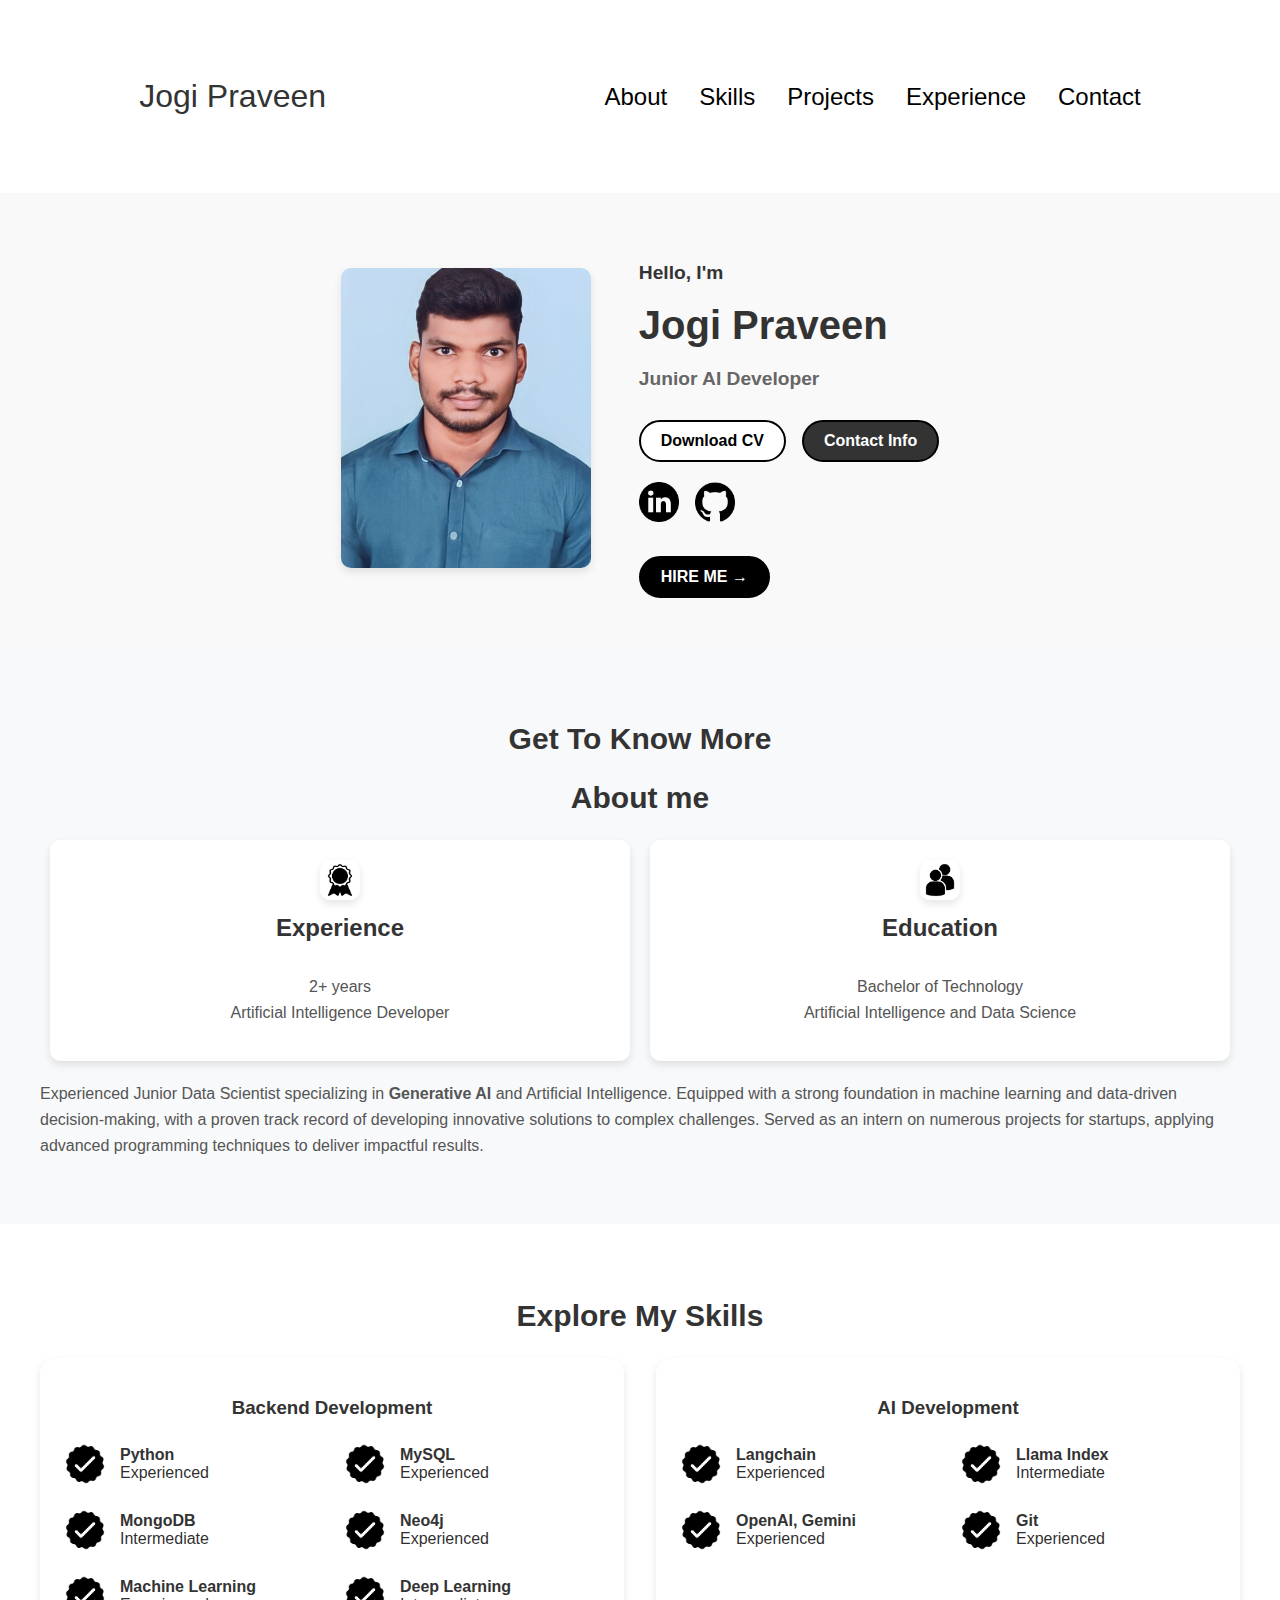
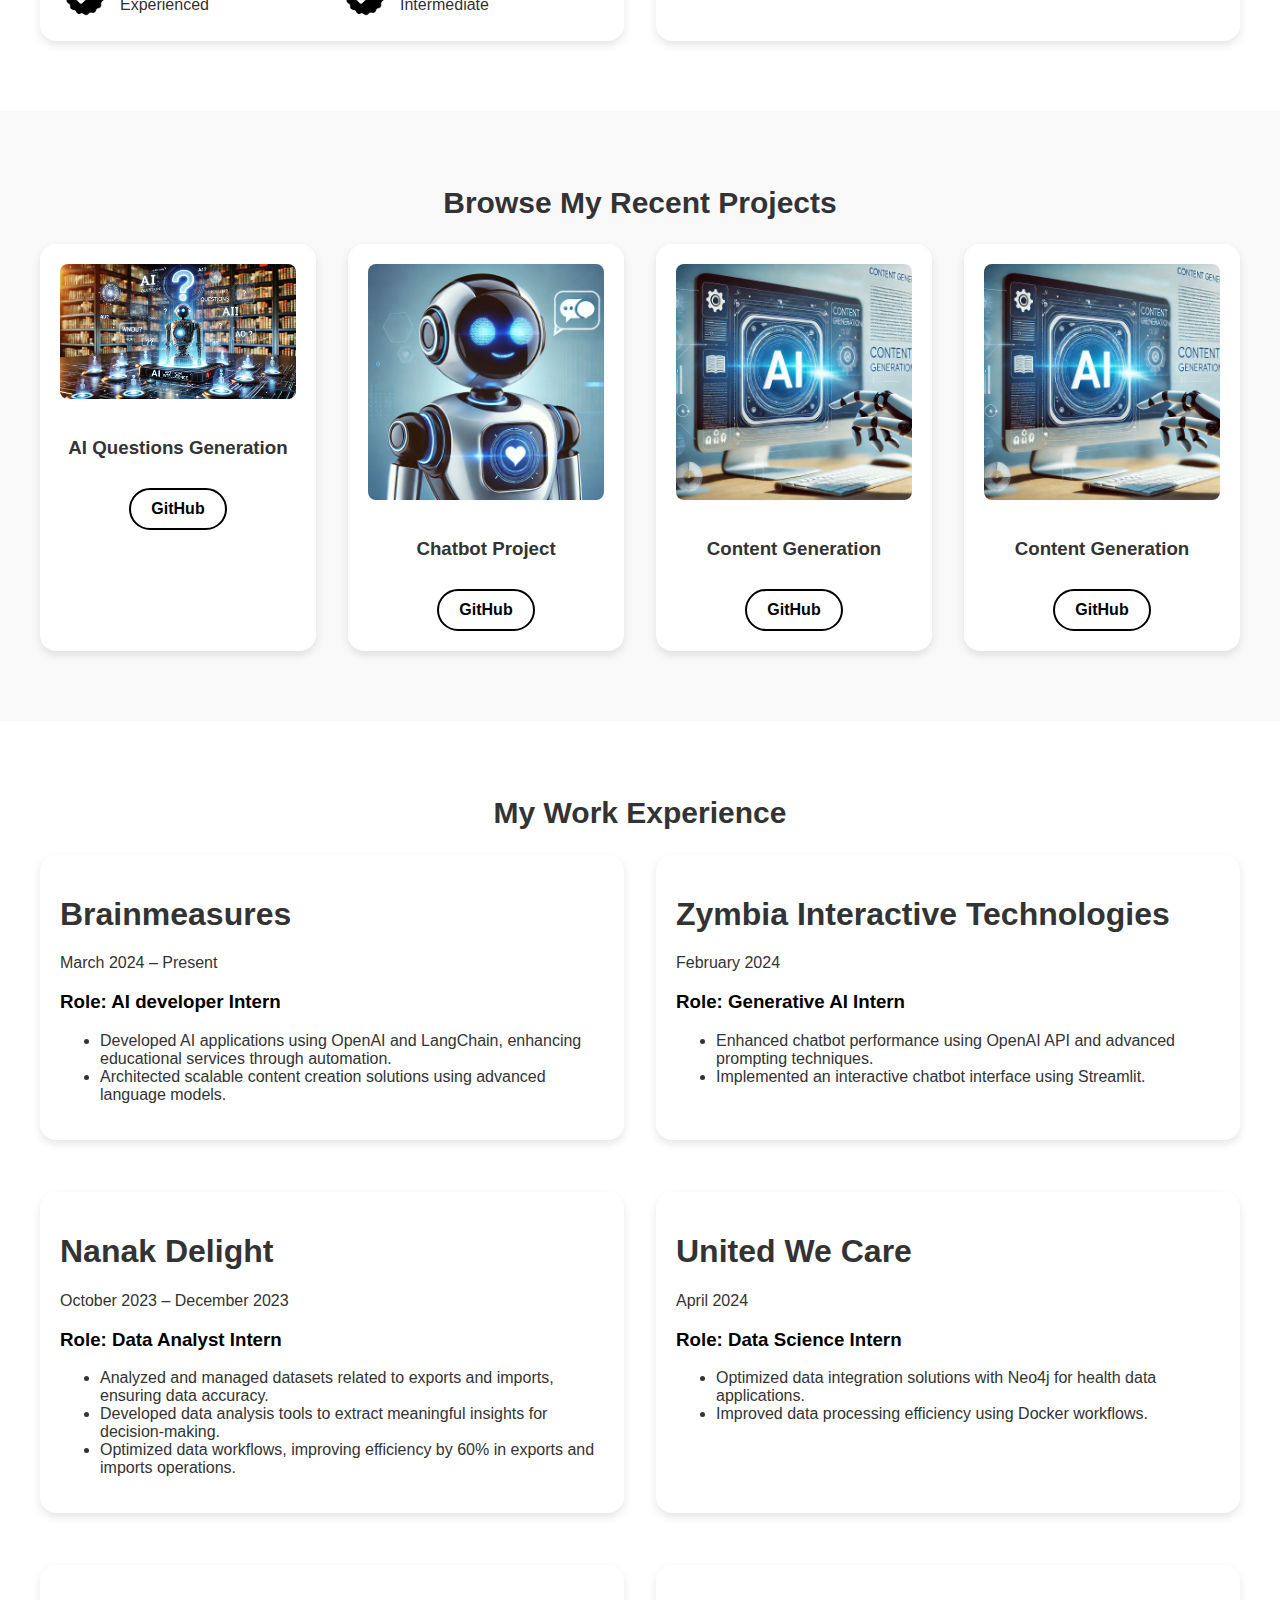
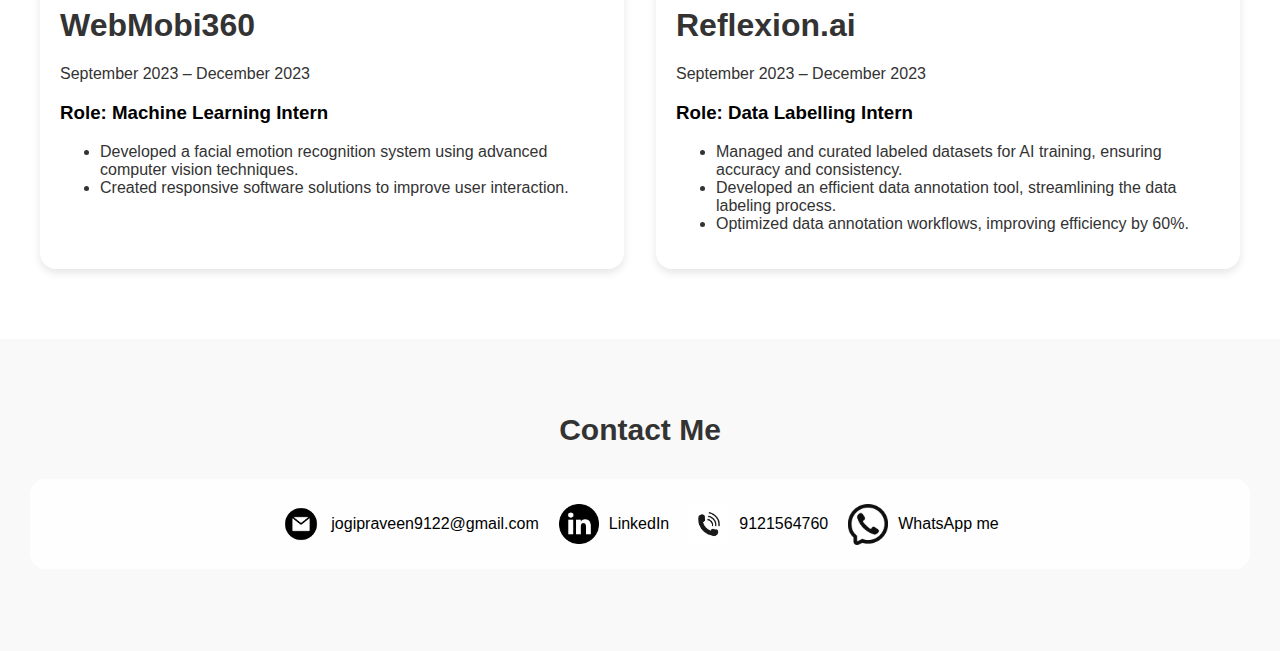
==== index.html @ a3167353 "Update index.html" ====
<!DOCTYPE html>
<html lang="en">
<head>
    <meta charset="UTF-8">
    <meta name="viewport" content="width=device-width, initial-scale=1.0">
    <title>Praveen's Portfolio</title>
    <style>
        /* GENERAL STYLES */
        body {
            font-family: "Poppins", sans-serif;
            margin: 0;
            padding: 0;
            overflow-x: hidden;
            color: #333;
            background-color: #f0f0f0;
        }

        html {
            scroll-behavior: smooth;
        }

        a {
            color: #333;
            text-decoration: none;
            transition: all 300ms ease;
        }

        a:hover {
            color: #555;
            text-decoration: underline;
        }

        .btn {
            display: inline-block;
            padding: 10px 20px;
            border-radius: 5px;
            background-color: #ffb300;
            color: #fff;
            text-align: center;
            margin-top: 10px;
            transition: background-color 300ms ease;
        }

        .btn.primary-btn {
            background-color: #333;
        }

        .btn:hover {
            background-color: #0d0d0d;
            color: #f0f0f0;
        }

        .icon, .contact-icon {
            max-width: 100%;
            height: auto;
            width: 40px;
        }

        /* PROFILE SECTION */
#profile {
    padding: 50px 20px;
    background-color: #f8f9fa;
    display: flex;
    justify-content: center;
    align-items: center;
}

.profile-container {
    max-width: 1200px;
    display: flex;
    gap: 3rem;
    align-items: center;
    flex-wrap: wrap;
}

.profile-image img {
    width: 300px;
    height: 400px;
    border-radius: 10px;
    object-fit: cover;
    box-shadow: 0 4px 8px rgba(0, 0, 0, 0.1);
}

.profile-text {
    text-align: left;
    flex: 1;
}

.profile-text p {
    font-weight: 600;
    font-size: 1.2rem;
}

.profile-text h1 {
    font-size: 2.5rem;
    font-weight: bold;
    margin: 10px 0;
}

.role {
    font-size: 1.75rem;
    color: #666;
    margin-bottom: 20px;
}

.profile-buttons {
    display: flex;
    gap: 1rem;
    margin-bottom: 20px;
}

.btn {
    padding: 10px 20px;
    border-radius: 50px;
    font-size: 1rem;
    font-weight: bold;
    text-align: center;
    transition: all 0.3s ease;
    border: 2px solid #000;
    background-color: #fff;
    color: #000;
    text-decoration: none;
}

.btn.primary-btn {
    background-color: #333;
    color: #fff;
}

.social-icons {
    display: flex;
    gap: 1rem;
    margin-bottom: 20px;
}

.social-icons img {
    width: 40px;
    height: 40px;
}

.hire-me {
    margin-top: 20px;
}

.hire-me-btn {
    padding: 10px 20px;
    border: 2px solid #000;
    background-color: #000;
    color: #fff;
    border-radius: 50px;
    font-size: 1rem;
    font-weight: bold;
    text-align: center;
    text-decoration: none;
    transition: all 0.3s ease;
}

.hire-me-btn:hover {
    background-color: #444;
}

/* Responsive Design */
@media (max-width: 768px) {
    .profile-container {
        flex-direction: column;
        align-items: center;
        text-align: center;
    }

    .profile-image img {
        width: 250px;
        height: 350px;
        margin-bottom: 20px;
    }

    .profile-text {
        text-align: center;
    }

    .profile-buttons {
        justify-content: center;
    }

    .social-icons {
        justify-content: center;
    }
}

        /* NAVIGATION STYLES */
        nav {
            display: flex;
            justify-content: space-between;
            align-items: center;
            padding: 20px;
            background-color: #ffffff;
            box-shadow: 0 2px 4px rgba(0, 0, 0, 0.1);
        }

        .nav-links {
            display: flex;
            gap: 1.5rem;
            list-style: none;
        }

        .nav-links a {
            font-size: 1.5rem;
            font-weight: 500;
        }
        .nav-links a hover {
            color:chocolate;
        }
        /* PROFILE SECTION */
        #profile {
            display: flex;
            justify-content: center;
            align-items: center;
            gap: 3rem;
            padding: 50px 20px;
            background-color: #f9f9f9;
            flex-wrap: wrap;
            text-align: center;
        }

        .profile-text {
            max-width: 600px;
            text-align: left;
        }
/* ABOUT SECTION */
#about {
    padding: 50px 20px;
    background-color: #f8f9fa;
    text-align: center;
}

.about-container {
    max-width: 1200px;
    margin: 0 auto;
    display: flex;
    justify-content: space-around;
    align-items: center;
    gap: 2rem;
    flex-wrap: wrap;
}

.profile-image img {
    border-radius: 10px;
    width: 250px;
    height: 300px;
    object-fit: cover;
    box-shadow: 0 4px 8px rgba(0, 0, 0, 0.1);
}

.profile-details {
    flex: 1;
    text-align: left;
}

.profile-details h3 {
    font-size: 2rem;
    color: #333;
    margin-bottom: 20px;
}

.experience-education {
    display: flex;
    justify-content: space-between;
    margin-bottom: 20px;
}

.experience, .education {
    flex: 1;
    padding: 20px;
    background: white;
    border-radius: 10px;
    box-shadow: 0 4px 8px rgba(0, 0, 0, 0.1);
    text-align: center;
    margin: 0 10px;
}

.experience h4, .education h4 {
    font-size: 1.5rem;
    color: #333;
    margin-top: 10px;
}

.experience p, .education p {
    margin-top: 10px;
    color: #666;
    font-size: 1rem;
}

.experience img, .education img {
    width: 40px;
    height: 40px;
}

.profile-details p {
    line-height: 1.6;
    color: #555;
}

/* Responsive Design */
@media (max-width: 768px) {
    .about-container {
        flex-direction: column;
    }

    .profile-image img {
        width: 200px;
        height: 250px;
        margin-bottom: 20px;
    }

    .experience, .education {
        margin: 10px 0;
    }
}


        /* SKILLS SECTION */
#skills {
    padding: 50px 20px;
    background-color: #ffffff;
    text-align: center;
}

.skills-container {
    max-width: 1200px;
    display: flex;
    justify-content: space-around;
    gap: 2rem;
    margin: 0 auto;
    flex-wrap: wrap;
}

.skills-item {
    flex: 1 1 45%;
    padding: 20px;
    background: white;
    border-radius: 1rem;
    box-shadow: 0 4px 8px rgba(0, 0, 0, 0.1);
    margin-bottom: 20px;
    text-align: left;
}

.skills-item h3 {
    text-align: center;
    margin-bottom: 20px;
}

.skills-grid {
    display: grid;
    grid-template-columns: repeat(2, 1fr); /* Two columns */
    gap: 1rem;
}

.skill {
    display: flex;
    align-items: center;
    gap: 10px;
}

.skill-icon {
    width: 30px;
    height: 30px;
}

.skill strong {
    font-weight: bold;
    color: #333;
}

.skill span {
    color: #111111e6;
}

.skill-icon {
    width: 50px; /* Adjust the width as needed */
    height: 50px; /* Adjust the height as needed */
}

/* Responsive Design for Smaller Screens */
@media (max-width: 768px) {
    .skills-item {
        flex: 1 1 100%;
    }

    .skill-icon {
        width: 25px;
        height: 25px;
    }
}


        .skills-item {
            flex: 1 1 45%;
            padding: 20px;
            background: white;
            border-radius: 1rem;
            box-shadow: 0 4px 8px rgba(0, 0, 0, 0.1);
            margin-bottom: 20px;
        }
        

/* PROJECTS SECTION */
#projects {
    padding: 50px 20px;
    background-color: #f9f9f9;
    text-align: center;
}

.projects-container {
    display: grid;
    grid-template-columns: repeat(4, 1fr); /* Four columns in a row */
    gap: 2rem;
    max-width: 1200px;
    margin: 0 auto;
}

.project-item {
    background: white;
    border-radius: 1rem;
    box-shadow: 0 4px 8px rgba(0, 0, 0, 0.1);
    padding: 20px;
    margin-bottom: 20px;
}

.project-item img {
    max-width: 100%;
    height: auto;
    width: 100%;
    border-radius: 0.5rem;
    margin-bottom: 15px;
}

/* Responsive Design for Smaller Screens */
@media (max-width: 1200px) {
    .projects-container {
        grid-template-columns: repeat(3, 1fr); /* Three columns in a row */
    }
}

@media (max-width: 768px) {
    .projects-container {
        grid-template-columns: repeat(2, 1fr); /* Two columns in a row */
    }
}

@media (max-width: 480px) {
    .projects-container {
        grid-template-columns: 1fr; /* One column in a row */
    }
}



        /* EXPERIENCE SECTION */
        #experience {
            padding: 50px 20px;
            background-color: #ffffff;
            text-align: center;
        }

        .experience-container {
            max-width: 1200px;
            display: flex;
            gap: 2rem;
            margin: 0 auto;
            flex-wrap: wrap;
            position: relative;
        }

        .experience-item {
            flex: 1 1 45%;
            padding: 20px;
            background: white;
            border-radius: 1rem;
            box-shadow: 0 4px 8px rgba(0, 0, 0, 0.1);
            margin-bottom: 20px;
            text-align: left;
        }

        /* CONTACT SECTION */
        #contact {
            padding: 50px 20px;
            background-color: #f9f9f9;
            text-align: center;
        }

        .contact-info-upper-container {
            display: flex;
            justify-content: center;
            flex-wrap: wrap;
            border-radius: 1rem;
            background: #fefefe;
            margin: 2rem auto;
            padding: 10px;
            max-width: 1200px;
        }

        .contact-info-container {
            display: flex;
            align-items: center;
            justify-content: center;
            gap: 10px;
            margin: 10px;
        }
 

        /* MEDIA QUERIES */
        @media (max-width: 768px) {
            .profile-img {
                max-width: 200px;
            }

            .profile-text {
                text-align: center;
                max-width: 100%;
            }

            .nav-links {
                flex-direction: column;
                gap: 1rem;
            }

            .skills-item, .experience-item, .project-item {
                flex: 1 1 100%;
            }
        }

        @media (max-width: 480px) {
            .profile-text h1 {
                font-size: 2rem;
            }

            
        }
    </style>
</head>
<body>

<!-- Navigation -->
<!-- Navigation -->

<nav>
    <div class="logo">Jogi Praveen</div>
    <ul class="nav-links">
        <li><a href="#about">About</a></li>
        <li><a href="#skills">Skills</a></li>
        <li><a href="#projects">Projects</a></li>
        <li><a href="#experience">Experience</a></li>
        <li><a href="#contact">Contact</a></li>
    </ul>

    <!-- Hamburger Menu for Mobile -->
    <div id="hamburger-nav" class="hamburger-menu">
        <div class="hamburger-icon" onclick="toggleMenu()">
            <span></span>
            <span></span>
            <span></span>
        </div>
        <ul class="menu-links">
            <li><a href="#about">About</a></li>
            <li><a href="#skills">Skills</a></li>
            <li><a href="#projects">Projects</a></li>
            <li><a href="#experience">Experience</a></li>
            <li><a href="#contact">Contact</a></li>
        </ul>
    </div>
</nav>

<script>
    function toggleMenu() {
        const hamburgerIcon = document.querySelector('.hamburger-icon');
        const menuLinks = document.querySelector('.menu-links');

        hamburgerIcon.classList.toggle('open');
        menuLinks.classList.toggle('open');
    }

</script>
<style>
    /* NAVIGATION */
    nav,
    .nav-links {
        display: flex;
    }

    nav {
        justify-content: space-around;
        align-items: center;
        height: 17vh;
    }

    .nav-links {
        gap: 2rem;
        list-style: none;
        font-size: 1.5rem;
    }

    a {
        color: black;
        text-decoration: none;
    }

    a:hover {
        color: grey;
        text-decoration: underline;
        text-underline-offset: 1rem;
        text-decoration-color: rgb(181, 181, 181);
    }

    .logo {
        font-size: 2rem;
    }

    .logo:hover {
        cursor: default;
    }

    /* HAMBURGER MENU */
    #hamburger-nav {
        display: none;
    }

    .hamburger-menu {
        position: relative;
    }

    .hamburger-icon {
        display: flex;
        flex-direction: column;
        justify-content: space-between;
        height: 24px;
        width: 30px;
        cursor: pointer;
    }

    .hamburger-icon span {
        width: 100%;
        height: 2px;
        background-color: black;
        transition: all 0.3s ease-in-out;
    }

    .menu-links {
        position: absolute;
        top: 100%;
        right: 0;
        background-color: white;
        width: fit-content;
        max-height: 0;
        overflow: hidden;
        transition: all 0.3s ease-in-out;
    }

    .menu-links a {
        display: block;
        padding: 10px;
        text-align: center;
        font-size: 1.5rem;
        color: black;
    }

    .menu-links li {
        list-style: none;
    }

    .menu-links.open {
        max-height: 300px;
    }

    .hamburger-icon.open span:first-child {
        transform: rotate(45deg) translate(10px, 5px);
    }

    .hamburger-icon.open span:nth-child(2) {
        opacity: 0;
    }

    .hamburger-icon.open span:last-child {
        transform: rotate(-45deg) translate(10px, -5px);
    }

    /* Media Query to Hide the Normal Nav Links on Mobile */
    @media (max-width: 768px) {
        .nav-links {
            display: none;
        }

        #hamburger-nav {
            display: block;
        }
    }
</style>




<!-- Profile Section -->
<section id="profile">
    <div class="profile-container">
        <div class="profile-image">
            <img src="assets/photo.jpg" alt="Jogi Praveen">
        </div>
        <div class="profile-text">
            <p>Hello, I'm</p>
            <h1>Jogi Praveen</h1>
            <p class="role">Junior AI Developer</p>
            <div class="profile-buttons">
                <a href="https://drive.google.com/file/d/1GfFOKHGhuIZmpVRo7eOZeLo5-m1mHiso/view?usp=drive_link" class="btn">Download CV</a>
                <a href="#contact" class="btn primary-btn">Contact Info</a>
            </div>
            <div class="social-icons">
                <a href="https://linkedin.com/in/jogi-praveen-8a23b2238/"><img src="assets/linkedin.png" alt="LinkedIn"></a>
                <a href="https://github.com/praveen9131"><img src="assets/github.png" alt="GitHub"></a>
            </div>
            <div class="hire-me">
                <a href="#contact" class="btn hire-me-btn">HIRE ME &rarr;</a>
            </div>
        </div>
    </div>
</section>


    <!-- About Me Section -->
<section id="about">
    <h2 style="font-size: 30px;">Get To Know More</h2>
    <h2 style="font-size: 30px;">About me</h2>
    <div class="about-container">
        <!-- Profile Image -->
        <div class="profile-image">
            <!--<img src="assets/photo.jpg" alt="Jogi Praveen">
        </div>

        <!-- Profile Details -->
        <div class="profile-details">
            
            <div class="experience-education">
                <div class="experience">
                    <img src="assets/experience.png" alt="Experience Icon" class="icon">
                    <h4>Experience</h4>
                    <p>2+ years<br />Artificial Intelligence Developer</p>
                </div>
                <div class="education">
                    <img src="assets/education.png" alt="Education Icon" class="icon">
                    <h4>Education</h4>
                    <p>Bachelor of Technology<br />Artificial Intelligence and Data Science</p>
                </div>
            </div>
            <p>  Experienced Junior Data Scientist specializing in <strong>Generative AI</strong> and Artificial Intelligence. Equipped with a strong foundation in machine learning and data-driven decision-making, with a proven track record of developing innovative solutions to complex challenges. Served as an intern on numerous projects for startups, applying advanced programming techniques to deliver impactful results.</p>
        </div>
    </div>
</section>

   <!-- Skills Section -->
<section id="skills">
    <h2 style="font-size: 30px;">Explore My Skills</h2>
    <div class="skills-container">
        <div class="skills-item">
            <h3>Backend Development</h3>
            <div class="skills-grid">
                <div class="skill">
                    <img src="assets/checkmark.png" alt="Skill Icon" class="skill-icon">
                    <div>
                        <strong>Python</strong><br /><span>Experienced</span>
                    </div>
                </div>
                <div class="skill">
                    <img src="assets/checkmark.png" alt="Skill Icon" class="skill-icon">
                    <div>
                        <strong>MySQL</strong><br /><span>Experienced</span>
                    </div>
                </div>
                <div class="skill">
                    <img src="assets/checkmark.png" alt="Skill Icon" class="skill-icon">
                    <div>
                        <strong>MongoDB</strong><br /><span>Intermediate</span>
                    </div>
                </div>
                <div class="skill">
                    <img src="assets/checkmark.png" alt="Skill Icon" class="skill-icon">
                    <div>
                        <strong>Neo4j</strong><br /><span>Experienced</span>
                    </div>
                </div>
                <div class="skill">
                    <img src="assets/checkmark.png" alt="Skill Icon" class="skill-icon">
                    <div>
                        <strong>Machine Learning</strong><br /><span>Experienced</span>
                    </div>
                </div>
                <div class="skill">
                    <img src="assets/checkmark.png" alt="Skill Icon" class="skill-icon">
                    <div>
                        <strong>Deep Learning</strong><br /><span>Intermediate</span>
                    </div>
                </div>
            </div>
        </div>

        <div class="skills-item">
            <h3>AI Development</h3>
            <div class="skills-grid">
                <div class="skill">
                    <img src="assets/checkmark.png" alt="Skill Icon" class="skill-icon">
                    <div>
                        <strong>Langchain</strong><br /><span>Experienced</span>
                    </div>
                </div>
                <div class="skill">
                    <img src="assets/checkmark.png" alt="Skill Icon" class="skill-icon">
                    <div>
                        <strong>Llama Index</strong><br /><span>Intermediate</span>
                    </div>
                </div>
                <div class="skill">
                    <img src="assets/checkmark.png" alt="Skill Icon" class="skill-icon">
                    <div>
                        <strong>OpenAI, Gemini</strong><br /><span>Experienced</span>
                    </div>
                </div>
                <div class="skill">
                    <img src="assets/checkmark.png" alt="Skill Icon" class="skill-icon">
                    <div>
                        <strong>Git</strong><br /><span>Experienced</span>
                    </div>
                </div>
            </div>
        </div>
    </div>
</section>
    <!-- Projects Section -->
    <section id="projects">
        <h2 style="font-size: 30px;">Browse My Recent Projects</h2>
        <div class="projects-container">
            <div class="project-item">
                <img src="assets/questions.webp" alt="AI Questions Generation">
                <h3>AI Questions Generation</h3>
                <a href="https://github.com/Praveen9131/AI_Questions_generation" class="btn">GitHub</a>
            </div>
            <div class="project-item">
                <img src="assets/chatbot.webp" alt="Chatbot Project">
                <h3>Chatbot Project</h3>
                <a href="https://github.com/Praveen9131/chatbot_02" class="btn">GitHub</a>
            </div>
            <div class="project-item">
                <img src="assets/content.webp" alt="Content Generation">
                <h3>Content Generation</h3>
                <a href="https://github.com/Praveen9131/online_course_content_generation" class="btn">GitHub</a>
            </div>
            <div class="project-item">
                <img src="assets/content.webp" alt="Content Generation">
                <h3>Content Generation</h3>
                <a href="#" class="btn">GitHub</a>
            </div>
        </div>
    </section>
    <!-- Experience Section -->
    <section id="experience">
        <h2 style="font-size: 30px;">My Work Experience</h2>
        <div class="experience-container">
            <div class="experience-item">
                <h1>Brainmeasures</h1>
                <p>March 2024 – Present</p>
                <h3 style="color: #000;"><strong>Role:</strong> AI developer Intern</h3>                <ul>
                    <li>Developed AI applications using OpenAI and LangChain, enhancing educational services through automation.</li>
                    <li>Architected scalable content creation solutions using advanced language models.</li>
                </ul>
            </div>
            <div class="experience-item">
                <h1>Zymbia Interactive Technologies</h1>
                <p>February 2024</p>
                <h3 style="color: #000;"><strong>Role:</strong> Generative AI Intern</h3>
                <ul>
                    <li>Enhanced chatbot performance using OpenAI API and advanced prompting techniques.</li>
                    <li>Implemented an interactive chatbot interface using Streamlit.</li>
                </ul>
            </div>
            <div class="experience-item">
                <h1>Nanak Delight</h1>
                <p>October 2023 – December 2023</p>
                <h3 style="color: #000;"><strong>Role:</strong> Data Analyst Intern</h3>
                <ul>
                    <li>Analyzed and managed datasets related to exports and imports, ensuring data accuracy.</li>
                    <li>Developed data analysis tools to extract meaningful insights for decision-making.</li>
                    <li>Optimized data workflows, improving efficiency by 60% in exports and imports operations.</li>
                </ul>
            </div>
            <div class="experience-item">
                <h1>United We Care</h1>
                <p>April 2024</p>
                <h3 style="color: #000;"><strong>Role:</strong> Data Science Intern</h3>
                <ul>
                    <li>Optimized data integration solutions with Neo4j for health data applications.</li>
                    <li>Improved data processing efficiency using Docker workflows.</li>
                </ul>
            </div>
            <div class="experience-item">
                <h1>WebMobi360</h1>
                <p>September 2023 – December 2023</p>
                <h3 style="color: #000;"><strong>Role:</strong> Machine Learning Intern</h3>
                <ul>
                    <li>Developed a facial emotion recognition system using advanced computer vision techniques.</li>
                    <li>Created responsive software solutions to improve user interaction.</li>
                </ul>
            </div>
            <div class="experience-item">
                <h1>Reflexion.ai</h1>
                <p>September 2023 – December 2023</p>
                <h3 style="color: #000;"><strong>Role:</strong> Data Labelling Intern</h3>
                <ul>
                    <li>Managed and curated labeled datasets for AI training, ensuring accuracy and consistency.</li>
                    <li>Developed an efficient data annotation tool, streamlining the data labeling process.</li>
                    <li>Optimized data annotation workflows, improving efficiency by 60%.</li>
                </ul>
            </div>
        </div>
    </section>

    <!-- Contact Section -->
    <section id="contact">
        <h2 style="font-size: 30px;">Contact Me</h2>
        <div class="contact-info-upper-container">
            <div class="contact-info-container">
                <img src="assets/email.png" alt="Email" class="contact-icon">
                <p><a href="mailto:jogipraveen9122@gmail.com">jogipraveen9122@gmail.com</a></p>
            </div>
            <div class="contact-info-container">
                <img src="assets/linkedin.png" alt="LinkedIn" class="contact-icon">
                <p><a href="https://www.linkedin.com/in/jogi-praveen-8a23b2238/">LinkedIn</a></p>
            </div>
            <div class="contact-info-container">
                <img src="assets/dail_logo.jpg" alt="Phone" class="contact-icon">
                <p><a href="tel:+919121564760">9121564760</a></p>
            </div>
            <div class="contact-info-container">
                <img src="assets/whatsapp.png" alt="WhatsApp" class="contact-icon">
                <p><a href="https://wa.me/919121564760">WhatsApp me</a></p>
            </div>
        </div>
    </section>

 <!-- Floating Chat Icon Section -->
<!-- Floating Chat Icon Section -->
<!-- Floating Chat Icon Section -->
<!-- Floating Chat Icon Section -->
<!-- <!-- Floating Chat Icon Section -->
<!--<section>
    <div id="chat-icon" onclick="toggleChatWindow()">
        <div class="chat-icon-container">
            <span id="chat-text">Chat with Me</span>
            <img src="assets/chat.png" alt="Chat Icon" id="chat-image">
        </div>
    </div>

    <div id="chat-window">
        <div id="chat-header">
            <span>Chat with Us!</span>
            <button onclick="toggleChatWindow()">✖</button>
        </div>
        <iframe src="https://resume-chatbot-fcq0.onrender.com/" frameborder="0" id="chat-iframe"></iframe>
    </div>
</section>

<style>
    /* Chat Icon Container */
    .chat-icon-container {
        position: relative;
        display: inline-block;
        text-align: center;
    }

    /* Floating Chat Icon */
    #chat-icon {
        position: fixed;
        bottom: 20px;
        right: 20px;
        width: 80px;
        height: 80px;
        background-color: transparent;
        border-radius: 50%;
        display: flex;
        justify-content: center;
        align-items: center;
        cursor: pointer;
        z-index: 1000;
        text-align: center;
    }

    #chat-image {
        width: 60px; /* Adjust size */
        height: 60px; /* Adjust size */
        background-color: transparent; /* Remove background color */
        border-radius: 50%;
    }

    #chat-text {
        position: absolute;
        bottom: 100%; /* Position above the image */
        left: 50%;
        transform: translate(-50%, 0);
        color: #333;
        font-size: 14px;
        font-weight: bold;
        background: linear-gradient(to right, #c46009, #1e1204, #240a96, #baffc9, #076ab7);
        -webkit-background-clip: text;
        color: transparent;
        animation: textBlink 1.5s infinite;
    }

    @keyframes textBlink {
        0%, 100% { opacity: 1; }
        50% { opacity: 0.5; }
    }

    /* Hide text on mobile */
    @media screen and (max-width: 767px) {
        #chat-text {
            display: none;
        }
    }

    /* Chat Window */
    #chat-window {
        position: fixed;
        bottom: 0;
        right: 0;
        width: 350px;
        height: 600px;
        background-color: #fff;
        border-radius: 10px;
        box-shadow: 0 4px 8px rgba(0, 0, 0, 0.2);
        display: none;
        flex-direction: column;
        z-index: 1001;
    }

    /* Fullscreen on mobile */
    @media screen and (max-width: 767px) {
        #chat-window {
            width: 100%;
            height: 100%;
            border-radius: 0;
        }

        #chat-header {
            border-radius: 0;
        }
    }

    #chat-header {
        background-color: #007bff;
        color: #fff;
        padding: 10px;
        display: flex;
        justify-content: space-between;
        text-align: center;
    }

    #chat-header button {
        background: none;
        border: none;
        color: #fff;
        font-size: 16px;
        cursor: pointer;
    }

    #chat-window iframe {
        width: 100%;
        height: calc(100% - 40px);
        border: none;
    }
</style>

<script>
    function toggleChatWindow() {
        var chatWindow = document.getElementById('chat-window');
        if (chatWindow.style.display === 'none' || chatWindow.style.display === '') {
            chatWindow.style.display = 'flex';
            scrollToBottom(); // Ensure scroll is at the bottom when the chat window is opened
        } else {
            chatWindow.style.display = 'none';
        }
    }

    function scrollToBottom() {
        var iframe = document.querySelector('#chat-window iframe');
        if (iframe) {
            var contentWindow = iframe.contentWindow;
            if (contentWindow) {
                var chatContent = contentWindow.document.body;
                chatContent.scrollTop = chatContent.scrollHeight; // Scroll to the bottom
            }
        }
    }

    document.getElementById('chat-iframe').addEventListener('load', function () {
        scrollToBottom(); // Scroll to the bottom when the iframe loads
    });
</script>

</body>
</html>
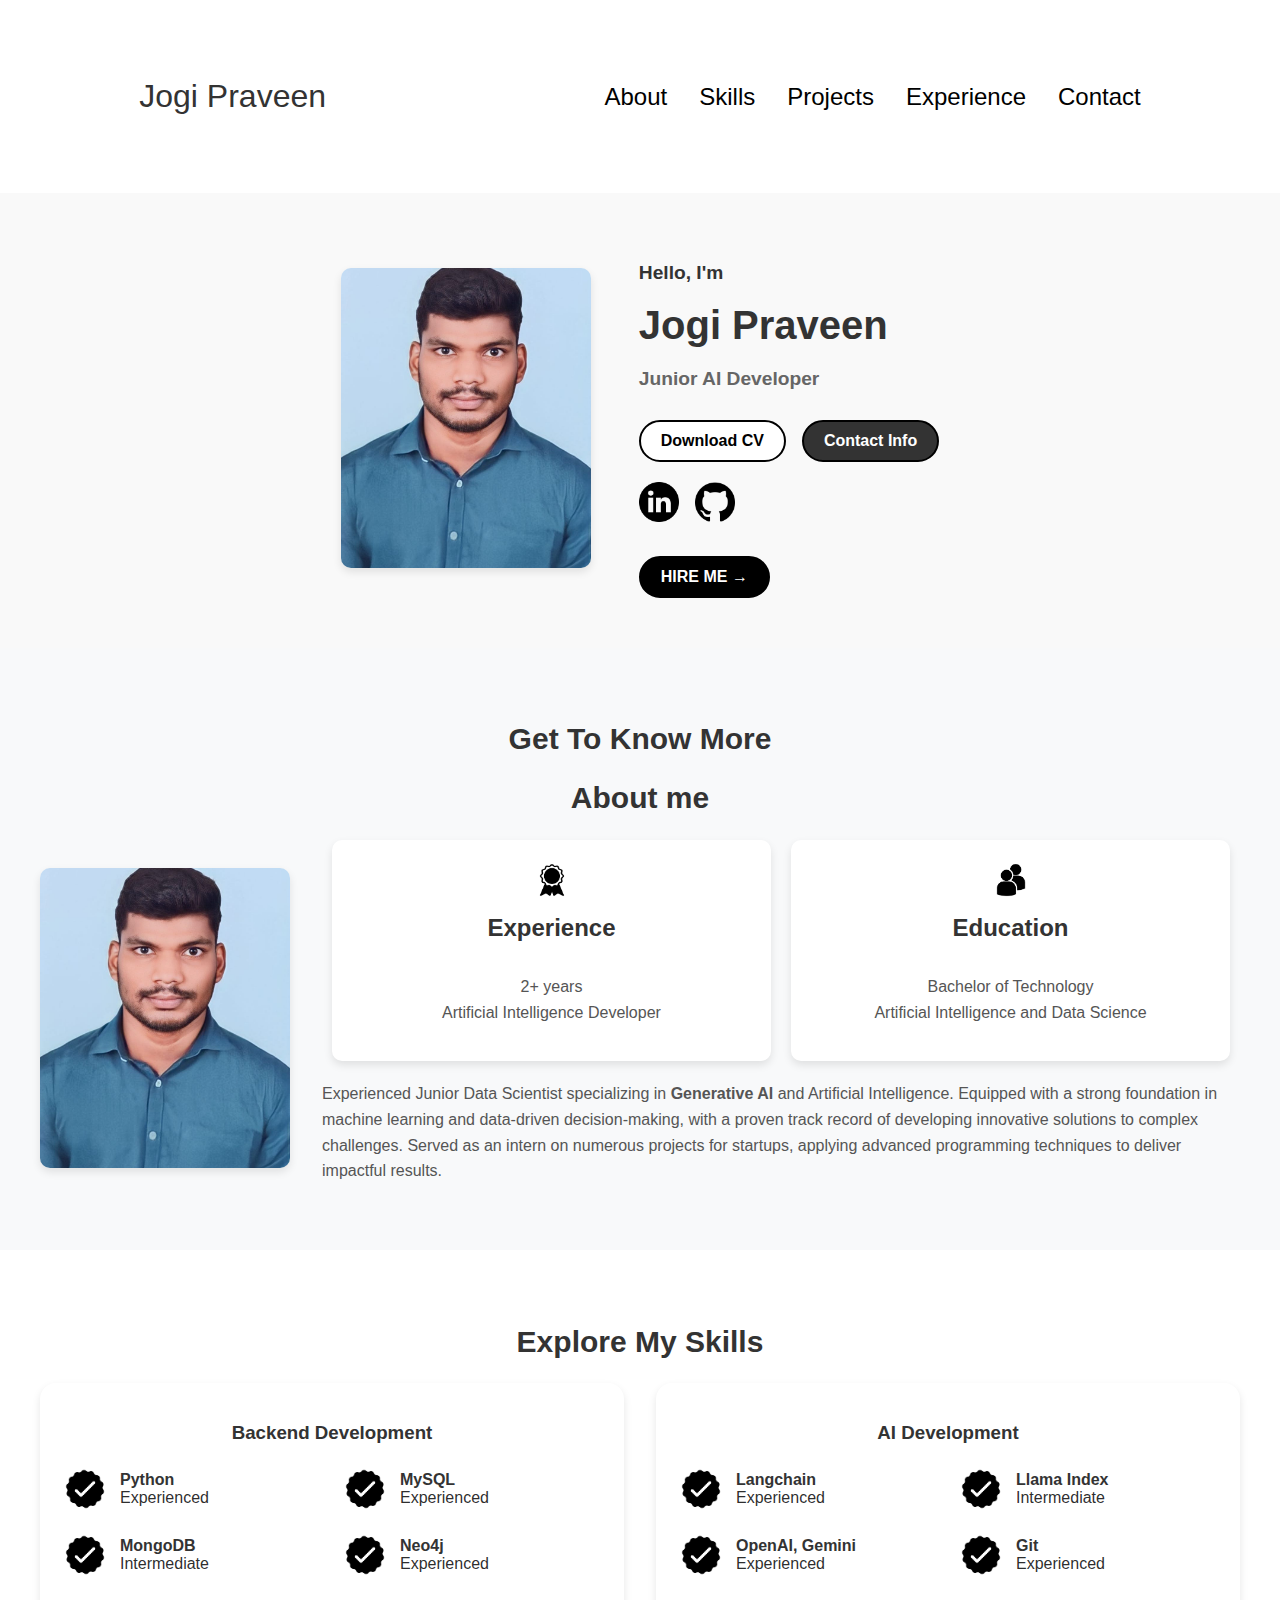
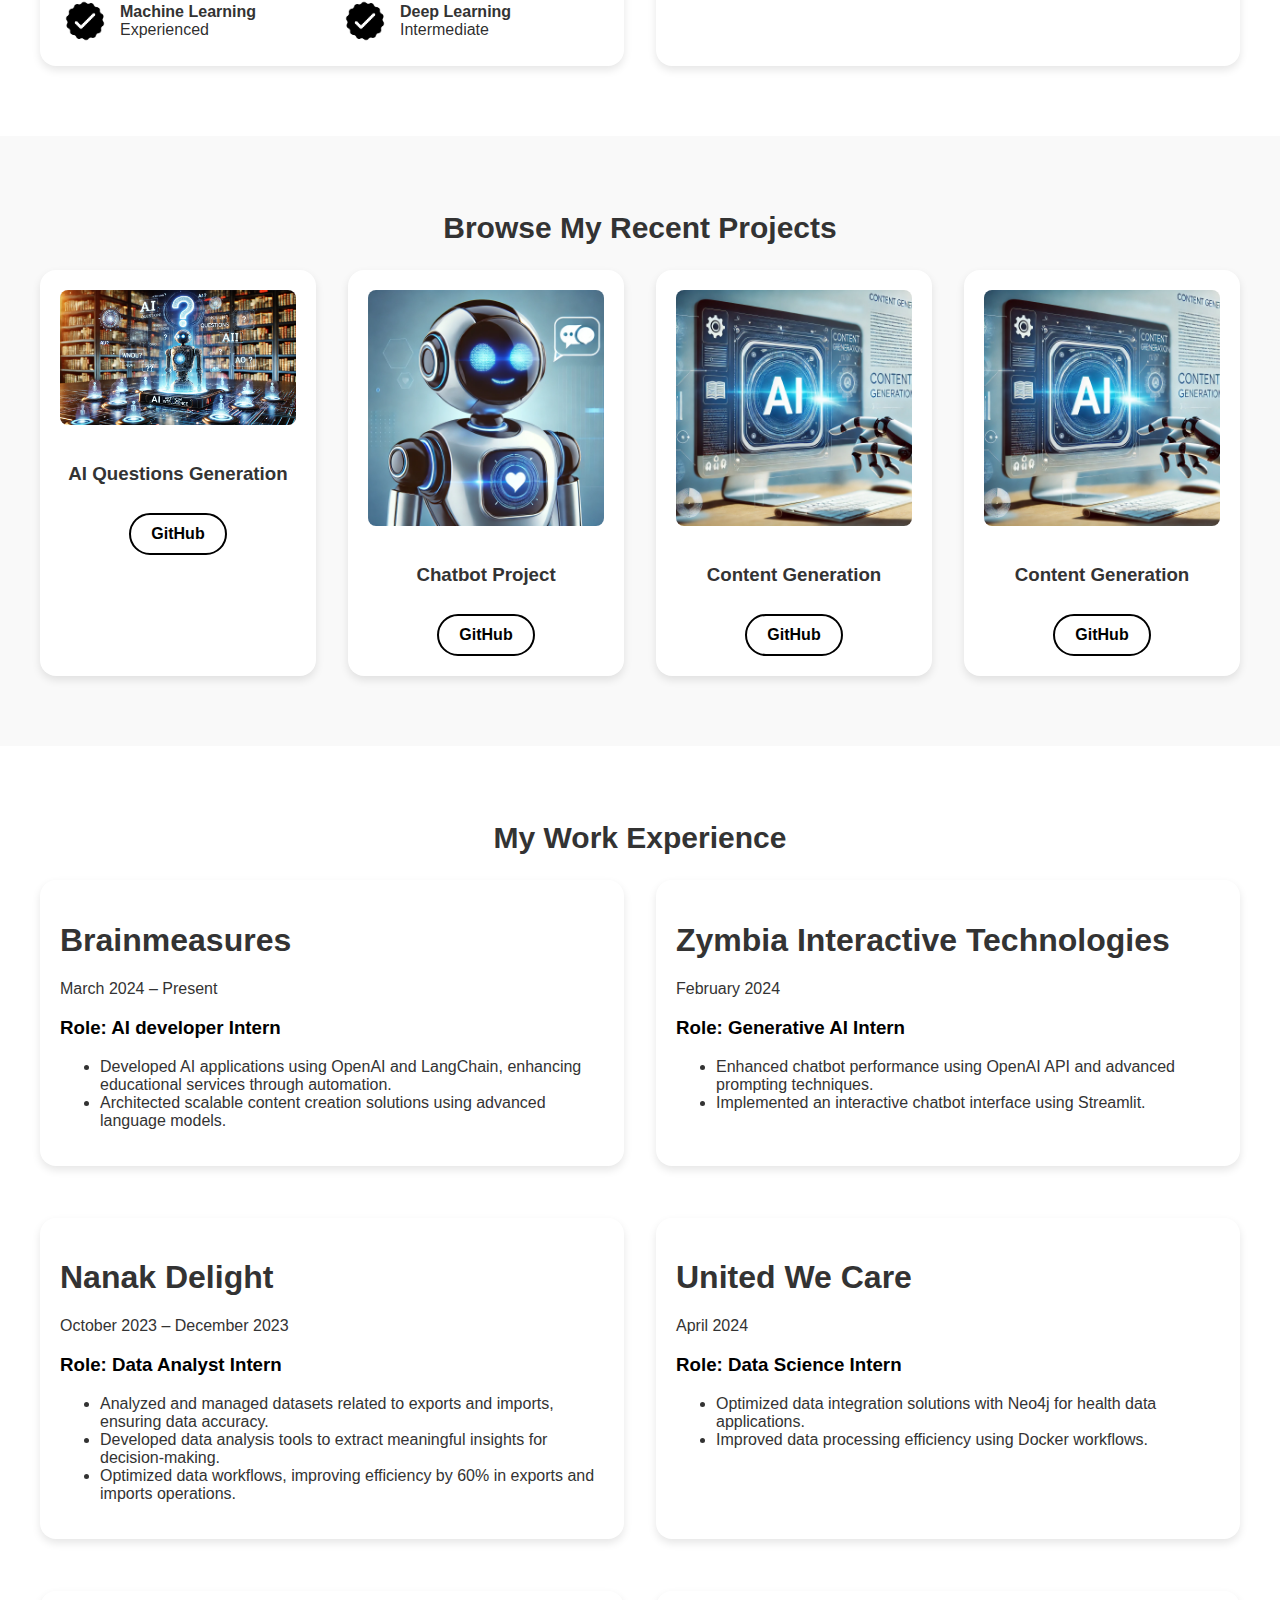
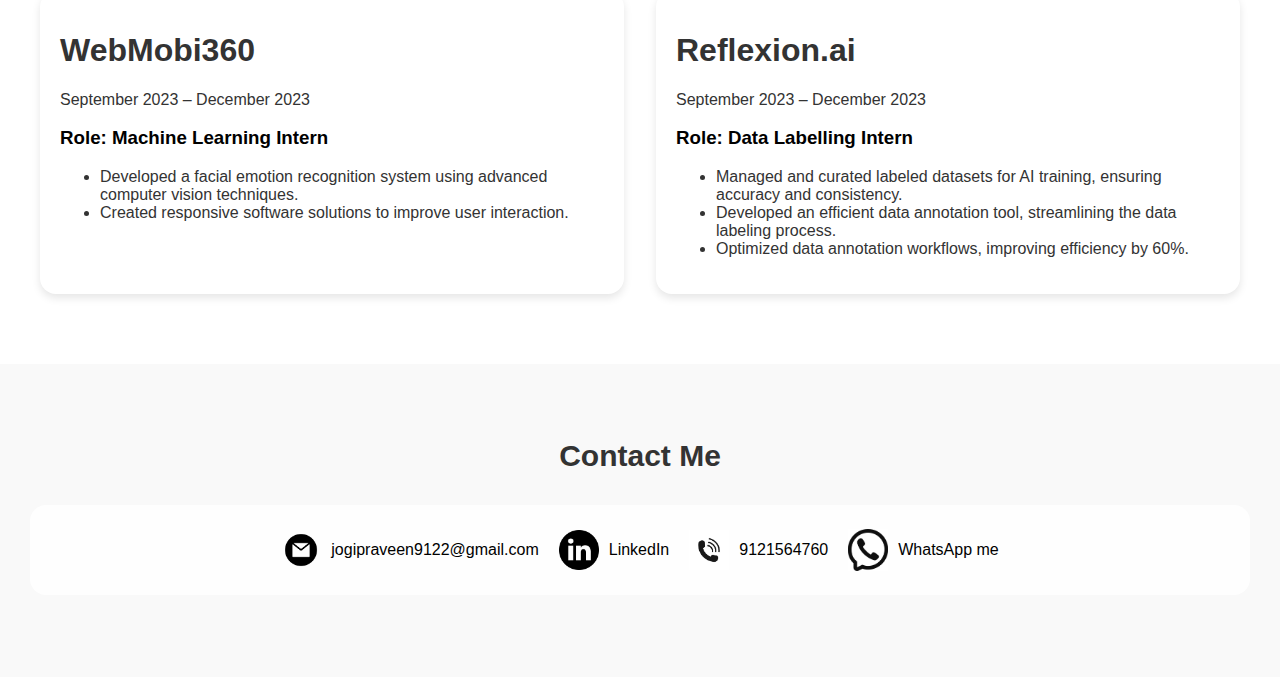
==== commit b051e765: "Update index.html" ====
--- a/index.html
+++ b/index.html
@@ -730,7 +730,7 @@
     <div class="about-container">
         <!-- Profile Image -->
         <div class="profile-image">
-            <!--<img src="assets/photo.jpg" alt="Jogi Praveen">
+            <img src="assets/photo.jpg" alt="Jogi Praveen">
         </div>
 
         <!-- Profile Details -->
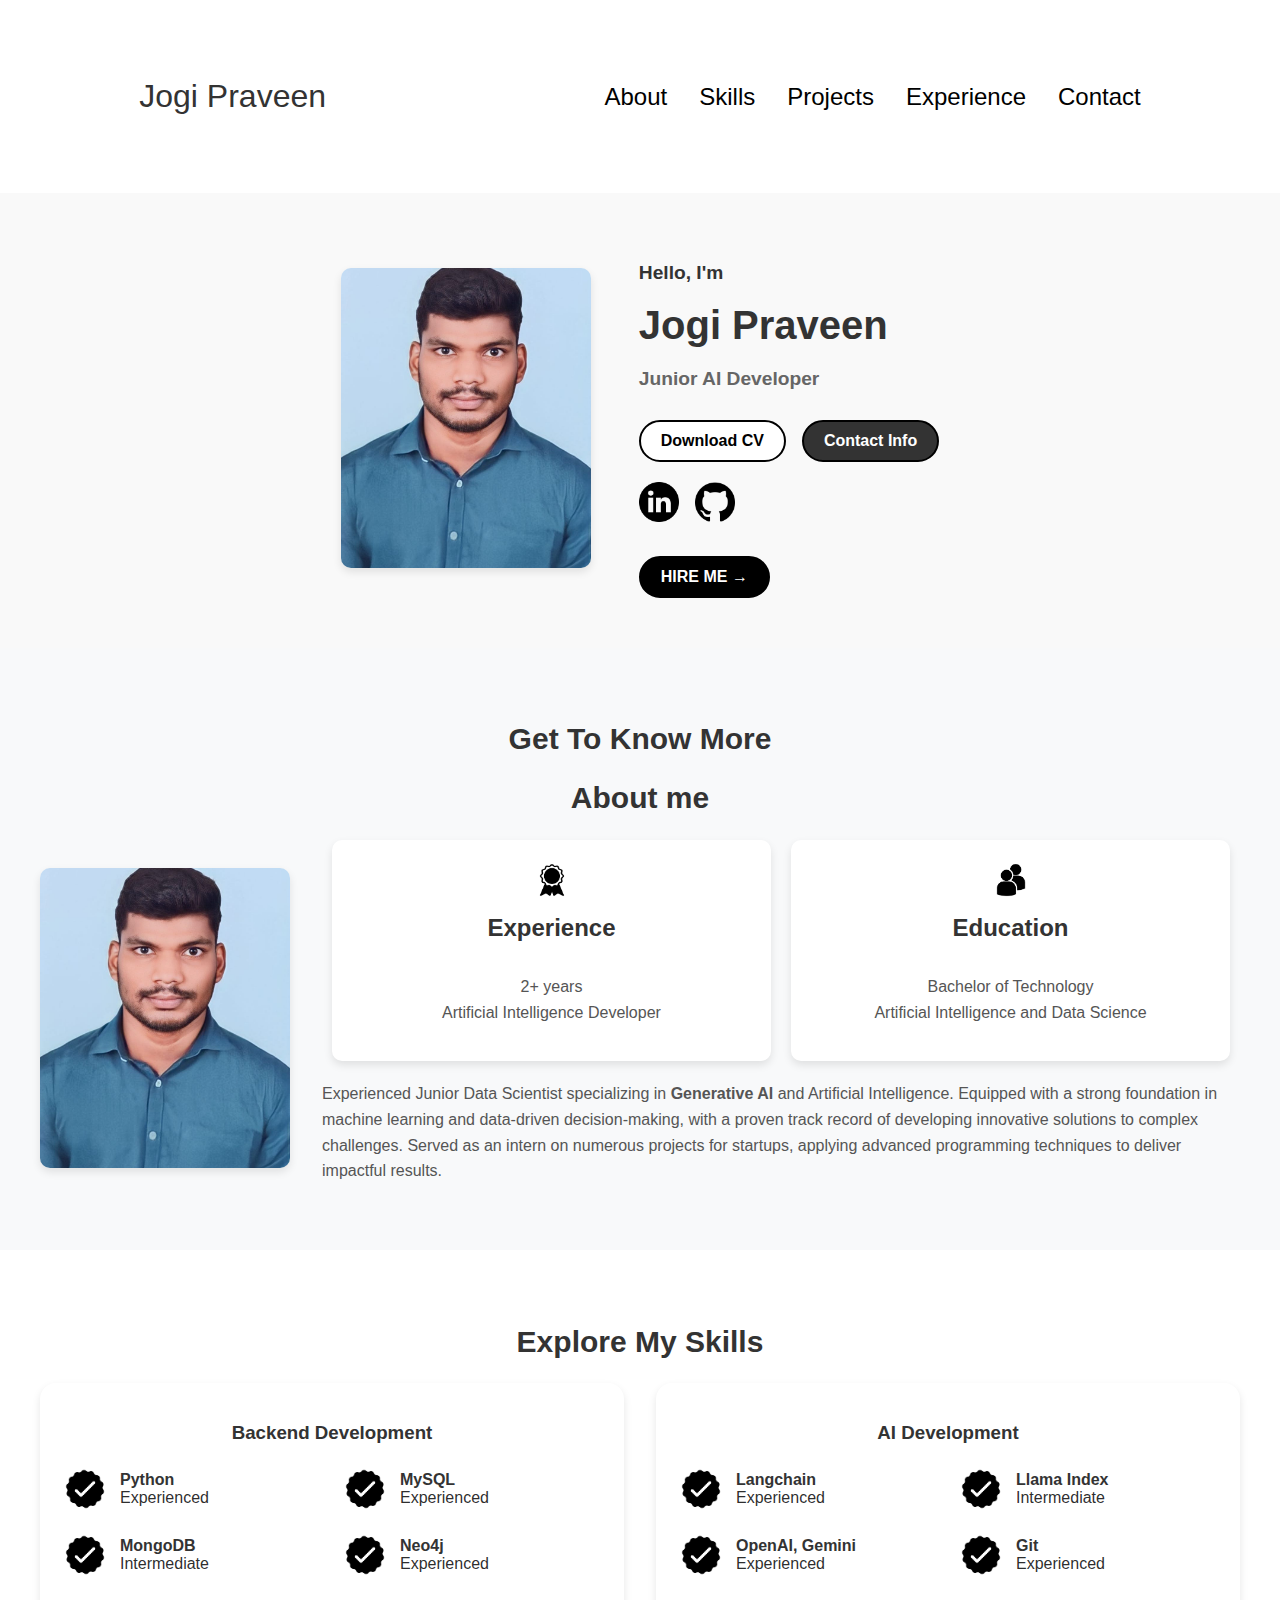
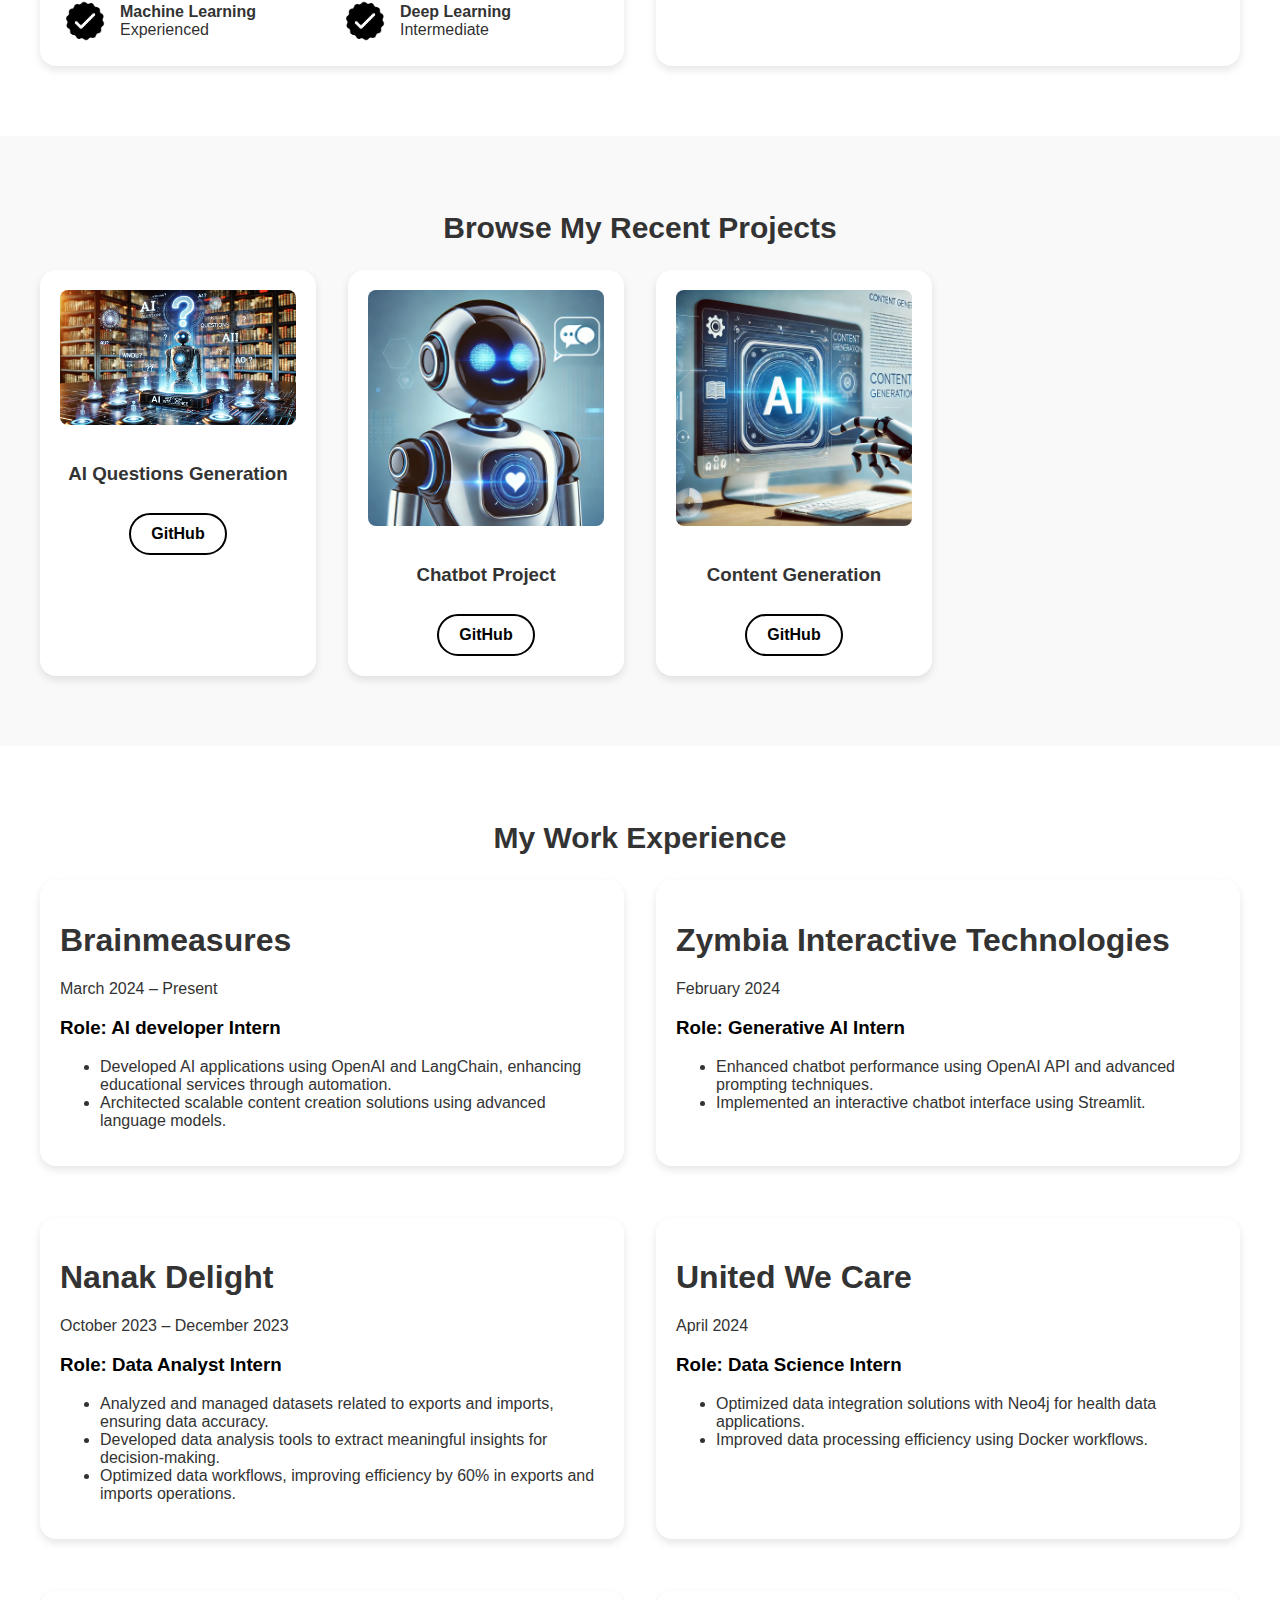
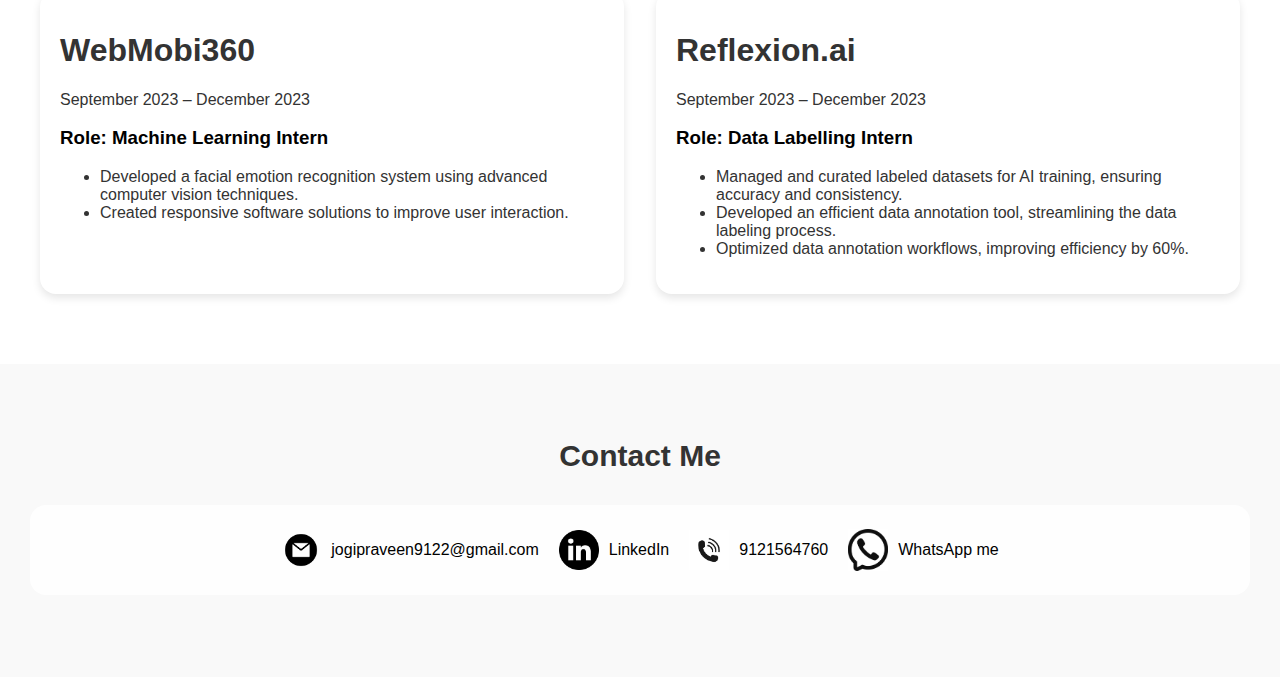
==== commit c7c4d6c7: "Update index.html" ====
--- a/index.html
+++ b/index.html
@@ -849,12 +849,12 @@
                 <h3>Content Generation</h3>
                 <a href="https://github.com/Praveen9131/online_course_content_generation" class="btn">GitHub</a>
             </div>
-            <div class="project-item">
+            <!-- <div class="project-item">
                 <img src="assets/content.webp" alt="Content Generation">
                 <h3>Content Generation</h3>
                 <a href="#" class="btn">GitHub</a>
             </div>
-        </div>
+        </div> -->
     </section>
     <!-- Experience Section -->
     <section id="experience">
